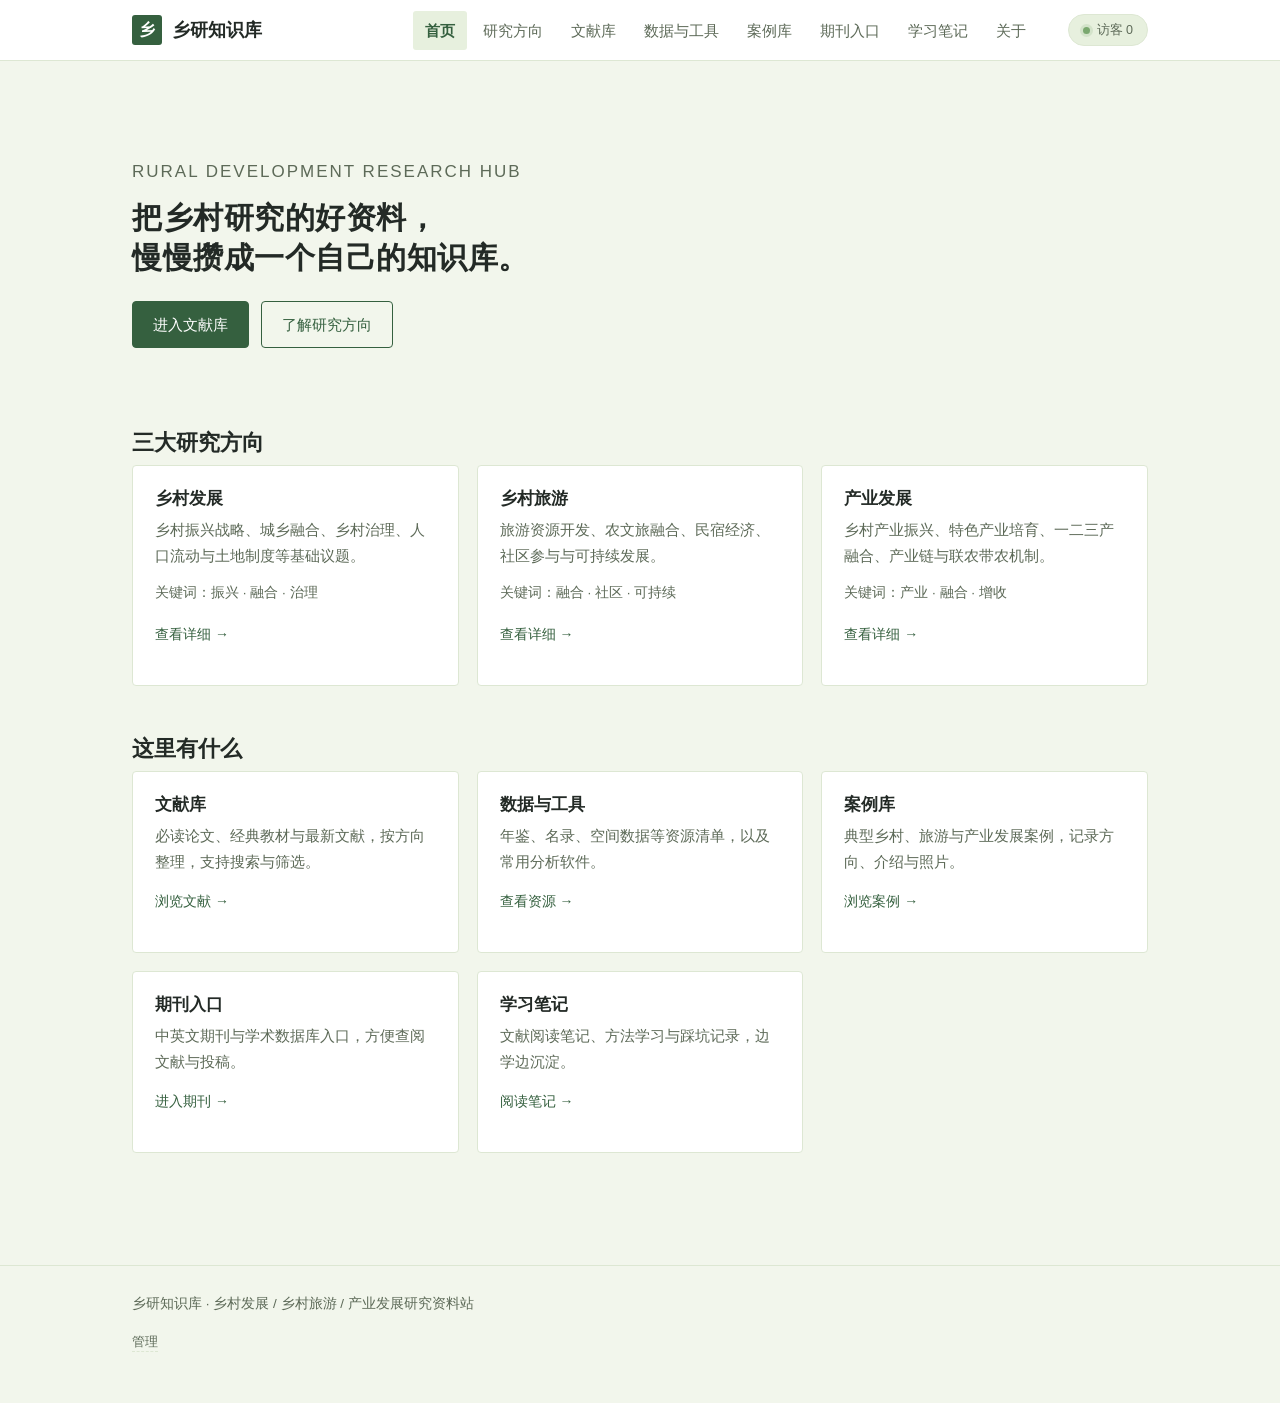
==== index.html @ cec0c183 "乡研知识库网站部署" ====
<!DOCTYPE html>
<html lang="zh-CN">
<head>
<meta charset="UTF-8">
<meta name="viewport" content="width=device-width, initial-scale=1.0">
<title>首页 · 乡研知识库</title>
<meta name="description" content="乡村发展、乡村旅游与产业发展研究的知识库：文献、数据、工具与学习笔记。">
<link rel="stylesheet" href="assets/css/style.css">
<script src="assets/js/main.js" defer></script>
<script async src="https://busuanzi.ibruce.info/busuanzi/2.3/busuanzi.pure.mini.js"></script>
</head>
<body>

<header class="site-header">
  <div class="wrap header-inner">
    <a class="brand" href="index.html"><span class="brand-mark">乡</span>乡研知识库</a>
    <button class="nav-toggle" data-nav-toggle type="button" aria-label="打开导航" aria-expanded="false">菜单</button>
    <nav class="site-nav">
      <a class="is-active" href="index.html">首页</a>
      <a href="research.html">研究方向</a>
      <a href="literature.html">文献库</a>
      <a href="resources.html">数据与工具</a>
      <a href="cases.html">案例库</a>
      <a href="journals.html">期刊入口</a>
      <a href="notes.html">学习笔记</a>
      <a href="about.html">关于</a>
    </nav>
    <div class="site-heat" title="本站累计访客数（由不蒜子统计，网站上线后自动计数）">
      <span class="heat-dot"></span>
      <span>访客 <span id="busuanzi_value_site_uv">0</span></span>
    </div>
  </div>
</header>

<main>
  <div class="wrap">
    <section class="hero">
      <p class="kicker">RURAL DEVELOPMENT RESEARCH HUB</p>
      <h1>把乡村研究的好资料，<br>慢慢攒成一个自己的知识库。</h1>
      <div class="hero-actions">
        <a class="btn btn-primary" href="literature.html">进入文献库</a>
        <a class="btn" href="research.html">了解研究方向</a>
      </div>
    </section>

    <section>
      <h2>三大研究方向</h2>
      <div class="grid grid-3">
        <div class="card">
          <h3>乡村发展</h3>
          <p class="desc">乡村振兴战略、城乡融合、乡村治理、人口流动与土地制度等基础议题。</p>
          <p class="small muted">关键词：振兴 · 融合 · 治理</p>
          <p><a class="more" href="research.html#rural-development">查看详细 →</a></p>
        </div>
        <div class="card">
          <h3>乡村旅游</h3>
          <p class="desc">旅游资源开发、农文旅融合、民宿经济、社区参与与可持续发展。</p>
          <p class="small muted">关键词：融合 · 社区 · 可持续</p>
          <p><a class="more" href="research.html#rural-tourism">查看详细 →</a></p>
        </div>
        <div class="card">
          <h3>产业发展</h3>
          <p class="desc">乡村产业振兴、特色产业培育、一二三产融合、产业链与联农带农机制。</p>
          <p class="small muted">关键词：产业 · 融合 · 增收</p>
          <p><a class="more" href="research.html#industrial-development">查看详细 →</a></p>
        </div>
      </div>
    </section>

    <section>
      <h2>这里有什么</h2>
      <div class="grid grid-3">
        <div class="card">
          <h3>文献库</h3>
          <p class="desc">必读论文、经典教材与最新文献，按方向整理，支持搜索与筛选。</p>
          <p><a class="more" href="literature.html">浏览文献 →</a></p>
        </div>
        <div class="card">
          <h3>数据与工具</h3>
          <p class="desc">年鉴、名录、空间数据等资源清单，以及常用分析软件。</p>
          <p><a class="more" href="resources.html">查看资源 →</a></p>
        </div>
        <div class="card">
          <h3>案例库</h3>
          <p class="desc">典型乡村、旅游与产业发展案例，记录方向、介绍与照片。</p>
          <p><a class="more" href="cases.html">浏览案例 →</a></p>
        </div>
        <div class="card">
          <h3>期刊入口</h3>
          <p class="desc">中英文期刊与学术数据库入口，方便查阅文献与投稿。</p>
          <p><a class="more" href="journals.html">进入期刊 →</a></p>
        </div>
        <div class="card">
          <h3>学习笔记</h3>
          <p class="desc">文献阅读笔记、方法学习与踩坑记录，边学边沉淀。</p>
          <p><a class="more" href="notes.html">阅读笔记 →</a></p>
        </div>
      </div>
    </section>

  </div>
</main>

<footer class="site-footer">
  <div class="wrap">
    <p>乡研知识库 · 乡村发展 / 乡村旅游 / 产业发展研究资料站</p>
    <p class="muted small"><button class="admin-link" id="admin-entry" type="button">管理</button></p>
  </div>
</footer>

</body>
</html>
---- assets/css/style.css ----
:root {
  --paper: #f2f6ec;
  --card: #ffffff;
  --ink: #232a26;
  --ink-soft: #5d6a58;
  --line: #dde7d3;
  --green: #7aa86f;
  --green-deep: #35603f;
  --green-dark: #2b5232;
  --green-soft: #e7f0de;
  --clay: #b0763f;
  --clay-soft: #f7ecdc;
  --radius: 4px;
}

* { box-sizing: border-box; }

html { scroll-behavior: smooth; }

body {
  margin: 0;
  background: var(--paper);
  color: var(--ink);
  font-family: "Microsoft YaHei", "PingFang SC", "Hiragino Sans GB", "Noto Sans CJK SC", sans-serif;
  font-size: 16px;
  line-height: 1.8;
}

h1, h2, h3 {
  font-family: "Source Han Serif SC", "Noto Serif CJK SC", "Songti SC", "SimSun", serif;
  line-height: 1.35;
}

h1 { font-size: 30px; margin: 0 0 14px; letter-spacing: .5px; }
h2 { font-size: 22px; margin: 0 0 8px; }
h3 { font-size: 17px; margin: 0 0 8px; }
p { margin: 0 0 14px; }

a { color: var(--green-deep); text-decoration: none; }
a:hover { text-decoration: underline; }

.wrap { max-width: 1060px; margin: 0 auto; padding: 0 22px; }

.site-header {
  position: sticky;
  top: 0;
  z-index: 20;
  background: rgba(255, 255, 255, .96);
  border-bottom: 1px solid var(--line);
}

.header-inner {
  display: flex;
  align-items: center;
  justify-content: space-between;
  min-height: 60px;
  gap: 16px;
}

.brand {
  display: flex;
  align-items: center;
  gap: 10px;
  font-family: "Source Han Serif SC", "Noto Serif CJK SC", "Songti SC", "SimSun", serif;
  font-size: 18px;
  font-weight: 700;
  color: var(--ink);
}

.brand:hover { text-decoration: none; }

.brand-mark {
  display: inline-flex;
  align-items: center;
  justify-content: center;
  width: 30px;
  height: 30px;
  background: var(--green-deep);
  color: #fff;
  border-radius: 3px;
  font-size: 16px;
}

.site-nav { display: flex; gap: 4px; flex-wrap: wrap; margin-left: auto; }

.site-nav a {
  padding: 6px 12px;
  border-radius: 3px;
  color: var(--ink-soft);
  font-size: 15px;
}

.site-nav a:hover { background: var(--green-soft); color: var(--green-deep); text-decoration: none; }
.site-nav a.is-active { color: var(--green-deep); font-weight: 600; background: var(--green-soft); }

.nav-toggle {
  display: none;
  background: none;
  border: 1px solid var(--line);
  border-radius: 4px;
  padding: 6px 12px;
  cursor: pointer;
  font-size: 14px;
  color: var(--ink-soft);
}

.site-heat {
  display: inline-flex;
  align-items: center;
  gap: 7px;
  flex-shrink: 0;
  margin-left: 14px;
  padding: 4px 14px;
  border: 1px solid var(--line);
  border-radius: 999px;
  background: var(--green-soft);
  color: var(--ink-soft);
  font-size: 12.5px;
  white-space: nowrap;
  transition: opacity .4s ease;
}

.heat-dot {
  width: 7px;
  height: 7px;
  border-radius: 50%;
  background: var(--green);
  box-shadow: 0 0 0 3px rgba(122, 168, 111, .18);
}

main { padding: 40px 0 64px; }
section { margin-bottom: 48px; }

.kicker {
  font-size: 13px;
  letter-spacing: 2px;
  color: var(--clay);
  text-transform: uppercase;
  margin-bottom: 10px;
}

.hero { padding: 56px 0 32px; }
.hero p { max-width: 640px; color: var(--ink-soft); font-size: 17px; }
.hero-actions { display: flex; gap: 12px; flex-wrap: wrap; margin-top: 22px; }

.btn {
  display: inline-block;
  padding: 9px 20px;
  border: 1px solid var(--green-deep);
  border-radius: 4px;
  color: var(--green-deep);
  font-size: 15px;
}

.btn:hover { background: var(--green-soft); text-decoration: none; }
.btn-primary { background: var(--green-deep); color: #fff; }
.btn-primary:hover { background: var(--green-dark); color: #fff; }

.grid { display: grid; gap: 18px; }
.grid-2 { grid-template-columns: repeat(2, 1fr); }
.grid-3 { grid-template-columns: repeat(3, 1fr); }

.card {
  background: var(--card);
  border: 1px solid var(--line);
  border-radius: var(--radius);
  padding: 22px;
}

.card h3 { margin-bottom: 6px; }
.card .desc { color: var(--ink-soft); font-size: 14.5px; margin-bottom: 12px; }
.card .more { font-size: 14px; }

.chip {
  display: inline-block;
  margin: 2px 6px 2px 0;
  padding: 2px 10px;
  border: 1px solid var(--line);
  border-radius: 999px;
  background: var(--paper);
  color: var(--ink-soft);
  font-size: 12.5px;
}

.note-box {
  background: var(--clay-soft);
  border-left: 3px solid var(--clay);
  padding: 12px 16px;
  font-size: 14px;
  color: #6b432a;
  margin: 0 0 28px;
}

.note-box.green {
  background: var(--green-soft);
  border-left-color: var(--green);
  color: #2e4a37;
}

.timeline { list-style: none; margin: 0; padding: 0; }

.timeline li {
  display: flex;
  gap: 16px;
  padding: 10px 0;
  border-bottom: 1px dashed var(--line);
  font-size: 15px;
}

.timeline time {
  flex: 0 0 110px;
  color: var(--clay);
  font-size: 13.5px;
  font-variant-numeric: tabular-nums;
  padding-top: 2px;
}

.filter-bar {
  display: flex;
  flex-wrap: wrap;
  gap: 10px;
  align-items: center;
  margin-bottom: 22px;
}

.filter-bar input[type="search"] {
  flex: 1 1 240px;
  min-width: 200px;
  padding: 8px 12px;
  border: 1px solid var(--line);
  border-radius: 4px;
  background: var(--card);
  font-size: 14px;
  color: var(--ink);
}

.filter-btn {
  padding: 6px 14px;
  border: 1px solid var(--line);
  border-radius: 999px;
  background: var(--card);
  color: var(--ink-soft);
  font-size: 13.5px;
  cursor: pointer;
}

.filter-btn:hover { border-color: var(--green-deep); color: var(--green-deep); }
.filter-btn.is-active { background: var(--green-deep); border-color: var(--green-deep); color: #fff; }

[data-tags].is-hidden { display: none !important; }

.entry .entry-head { display: flex; justify-content: space-between; gap: 12px; }
.entry-title { font-size: 16.5px; }

.status {
  flex-shrink: 0;
  font-size: 12px;
  color: var(--clay);
  border: 1px solid var(--clay);
  border-radius: 999px;
  padding: 0 10px;
  height: fit-content;
}

.note-detail {
  display: none;
  margin-top: 10px;
  padding-top: 10px;
  border-top: 1px dashed var(--line);
  font-size: 14px;
  color: var(--ink-soft);
}

.card.is-open .note-detail { display: block; }

.case-photo { margin: 12px 0 4px; }
.case-photo img {
  display: block;
  width: 100%;
  max-height: 260px;
  object-fit: cover;
  border: 1px solid var(--line);
  border-radius: var(--radius);
}

.case-research {
  font-size: 14px;
  color: var(--ink-soft);
  margin: 12px 0 0;
}

.note-toggle {
  background: none;
  border: none;
  border-bottom: 1px solid var(--green);
  padding-bottom: 1px;
  color: var(--green-deep);
  font-size: 13.5px;
  cursor: pointer;
}

.note-toggle:hover { color: var(--green-dark); border-bottom-color: var(--green-dark); }

.remove-btn {
  background: none;
  border: none;
  color: var(--clay);
  font-size: 13px;
  cursor: pointer;
  margin-left: 12px;
}

.remove-btn:hover { text-decoration: underline; }

.add-note-wrap { display: none; margin-bottom: 26px; }
body.is-admin .add-note-wrap { display: block; }

.admin-link {
  background: none;
  border: none;
  border-bottom: 1px dashed var(--line);
  padding: 0;
  color: var(--ink-soft);
  font-size: 12.5px;
  cursor: pointer;
}

.admin-link:hover { color: var(--green-deep); border-bottom-color: var(--green-deep); }

.add-form {
  margin-top: 14px;
  padding: 18px;
  background: var(--card);
  border: 1px solid var(--line);
  border-radius: var(--radius);
  display: grid;
  grid-template-columns: 1fr 1fr;
  gap: 12px;
}

.add-form[hidden] { display: none; }
.add-form .field-full { grid-column: 1 / -1; }

.field label {
  display: block;
  font-size: 13px;
  color: var(--ink-soft);
  margin-bottom: 4px;
}

.field input,
.field select,
.field textarea {
  width: 100%;
  padding: 8px 10px;
  border: 1px solid var(--line);
  border-radius: 4px;
  background: #fff;
  font-family: inherit;
  font-size: 14px;
  color: var(--ink);
}

.field textarea { resize: vertical; }
.field input[type="file"] { padding: 6px 8px; }

.entry-meta { color: var(--ink-soft); font-size: 13.5px; margin: 4px 0 10px; }
.entry-summary { font-size: 14.5px; color: var(--ink-soft); margin-bottom: 12px; }
.tag-row { margin-top: 10px; }

.entry-links { text-align: right; margin: 12px 0 0; }
.source-link {
  font-size: 13.5px;
  border-bottom: 1px solid var(--green);
  padding-bottom: 1px;
}
.source-link:hover { color: var(--green-dark); border-bottom-color: var(--green-dark); }
.source-missing { font-size: 13px; color: var(--ink-soft); border-bottom: 1px dashed var(--line); padding-bottom: 1px; }

.muted { color: var(--ink-soft); }
.small { font-size: 13.5px; }

.site-footer {
  border-top: 1px solid var(--line);
  padding: 26px 0 34px;
  color: var(--ink-soft);
  font-size: 13.5px;
}

code {
  background: var(--green-soft);
  border-radius: 3px;
  padding: 1px 6px;
  font-size: 13.5px;
  color: var(--green-deep);
}

@media (max-width: 820px) {
  .grid-3, .grid-2 { grid-template-columns: 1fr; }
  .add-form { grid-template-columns: 1fr; }
  .site-nav { margin-left: 0; }
  .site-heat { margin-left: 0; font-size: 12px; padding: 3px 10px; }
  .nav-toggle { display: block; }
  .site-nav {
    display: none;
    width: 100%;
    flex-direction: column;
    padding: 4px 0 14px;
  }
  .site-nav.is-open { display: flex; }
  .header-inner { flex-wrap: wrap; }
  .hero { padding: 36px 0 24px; }
  h1 { font-size: 25px; }
}
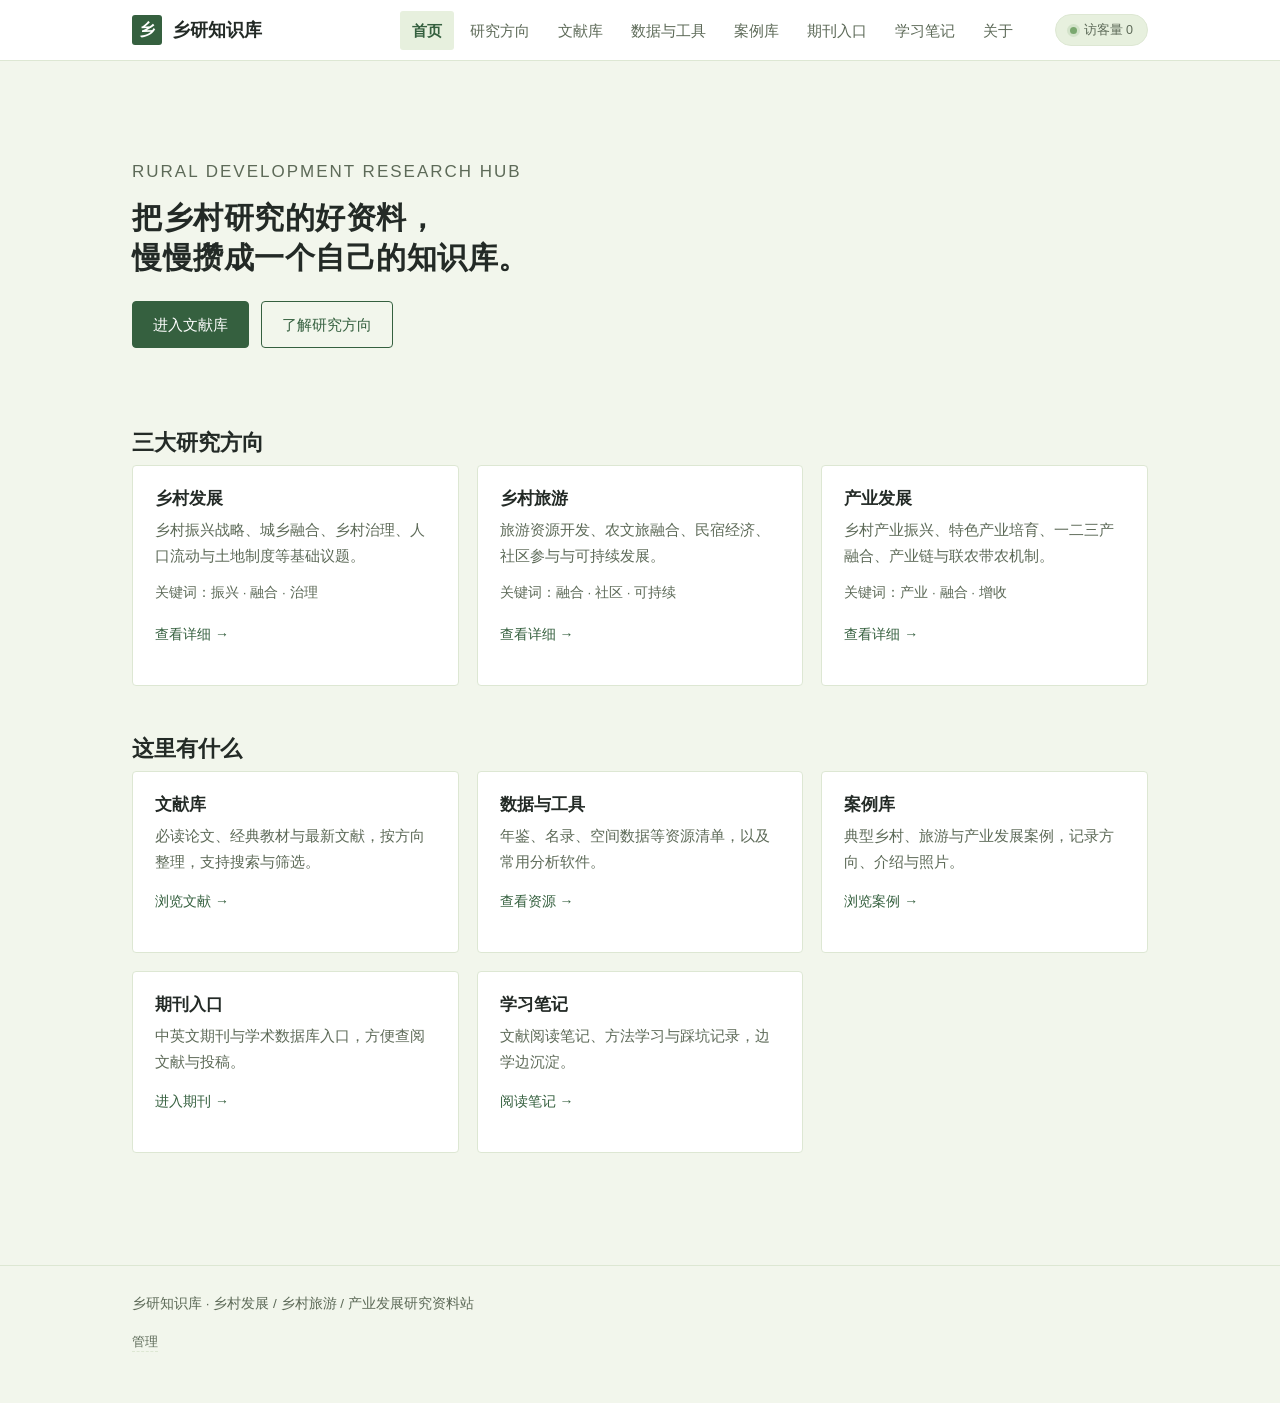
==== commit d129497e: "访客量改为浏览量计数并移除悬停提示" ====
--- a/index.html
+++ b/index.html
@@ -25,9 +25,9 @@
       <a href="notes.html">学习笔记</a>
       <a href="about.html">关于</a>
     </nav>
-    <div class="site-heat" title="本站累计访客数（由不蒜子统计，网站上线后自动计数）">
+    <div class="site-heat">
       <span class="heat-dot"></span>
-      <span>访客 <span id="busuanzi_value_site_uv">0</span></span>
+      <span>访客量 <span id="busuanzi_value_site_pv">0</span></span>
     </div>
   </div>
 </header>
